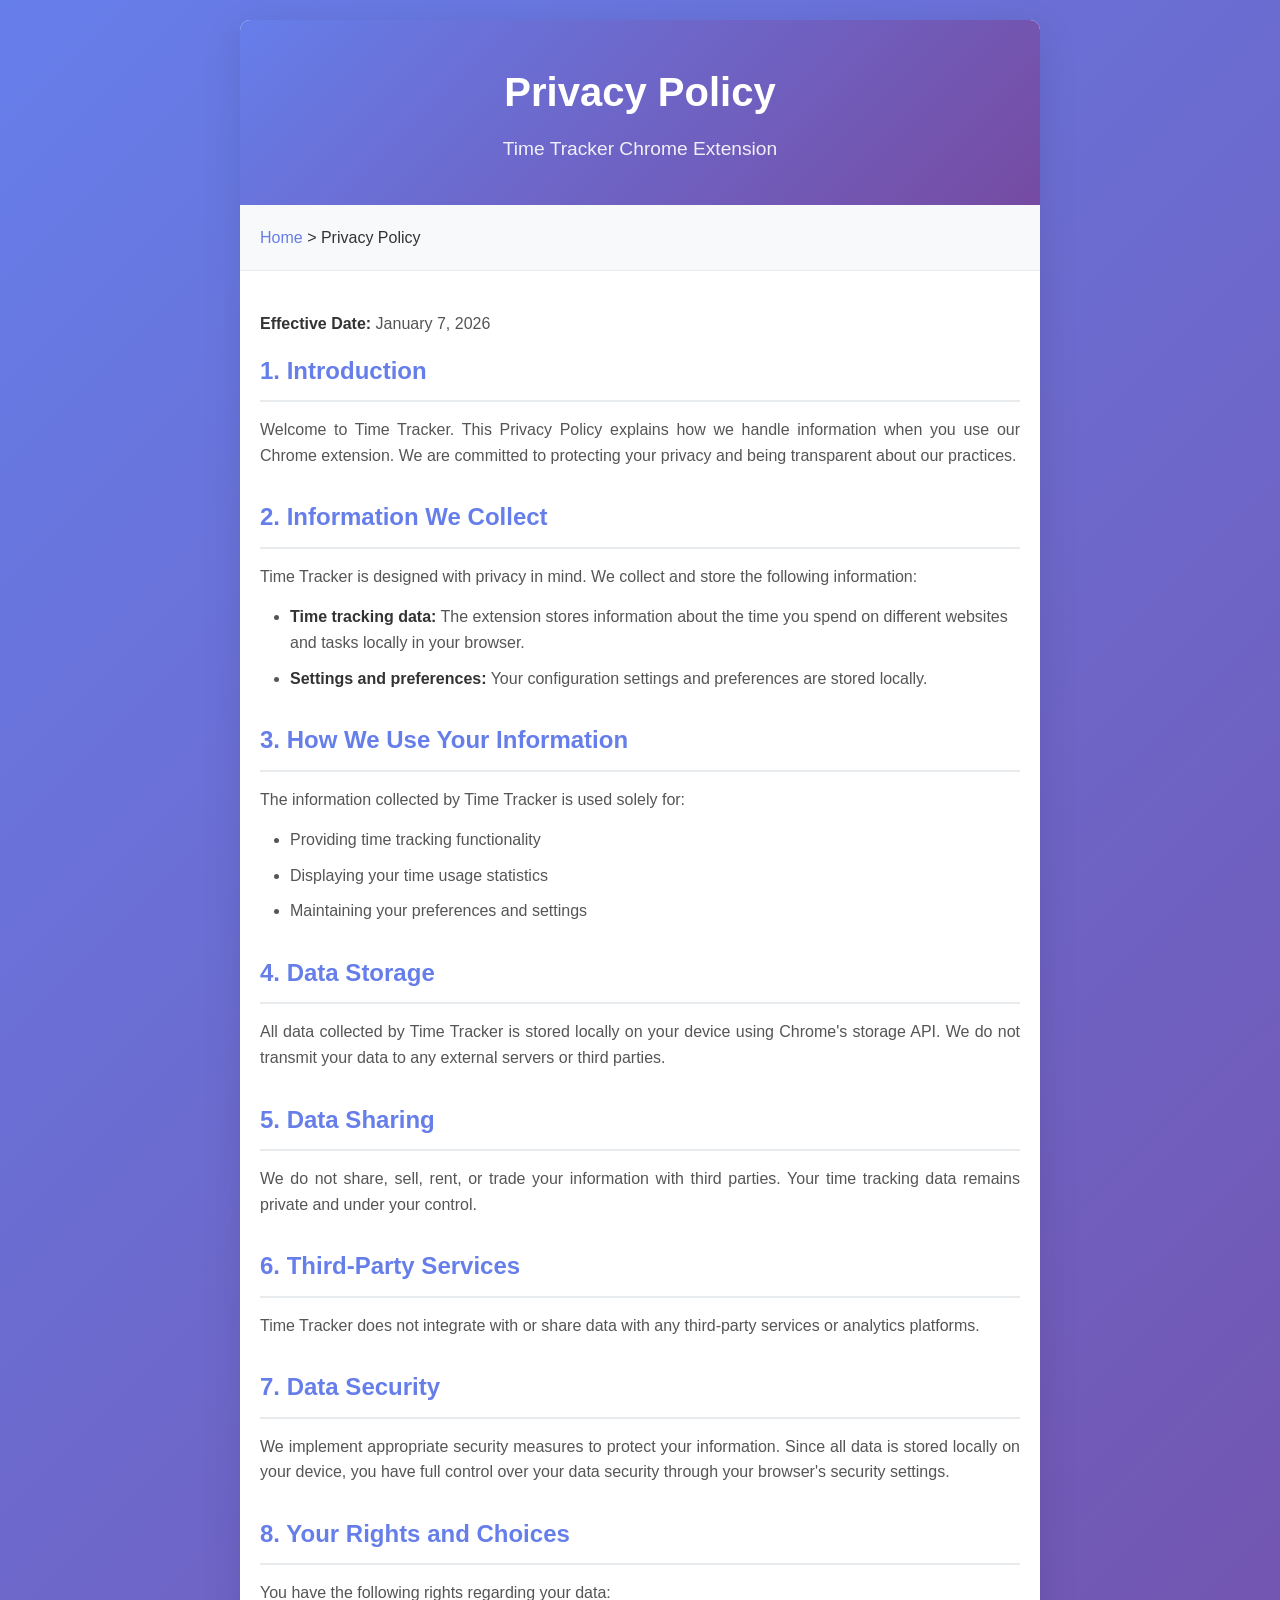
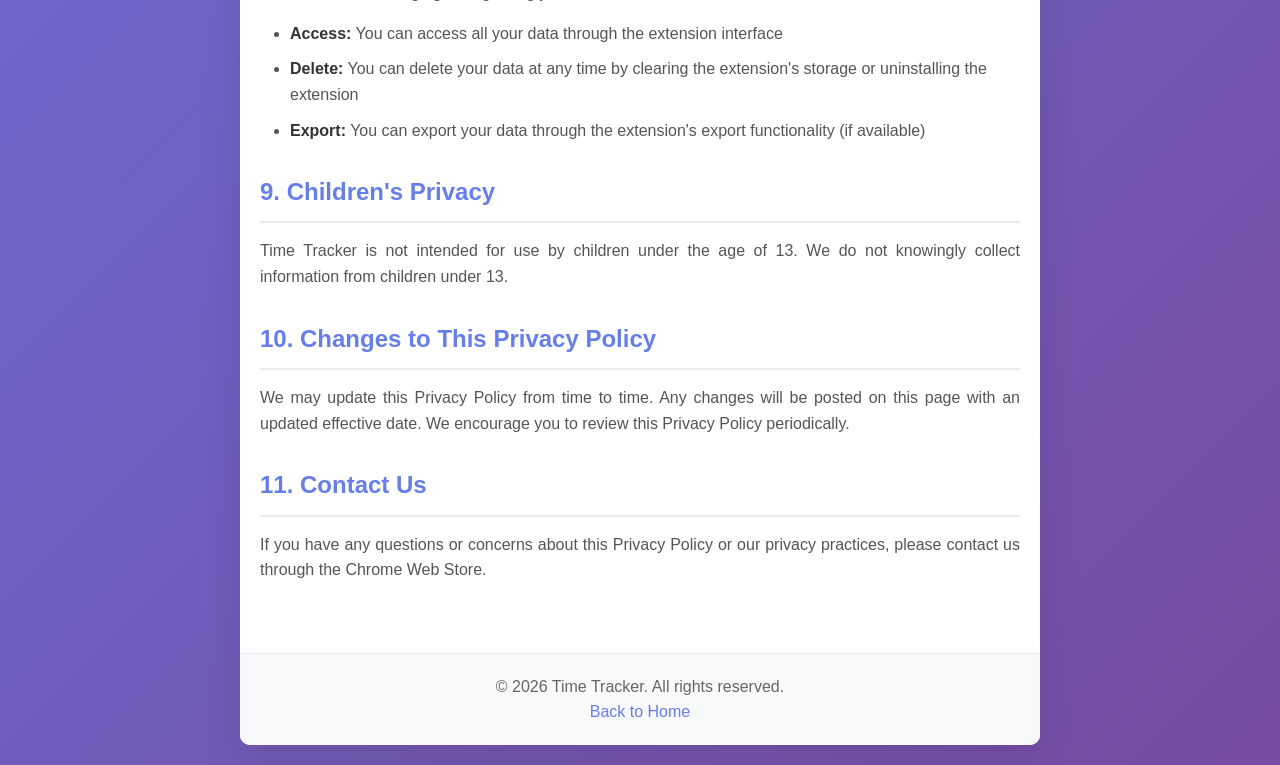
==== privacy-policy.html @ 01ffb1df "Add GitHub Pages with privacy policy for Chrome extension Co-authored-by: nachogon1 <24279541+nachog" ====
<!DOCTYPE html>
<html lang="en">
<head>
    <meta charset="UTF-8">
    <meta name="viewport" content="width=device-width, initial-scale=1.0">
    <title>Privacy Policy - Time Tracker</title>
    <link rel="stylesheet" href="styles.css">
</head>
<body>
    <div class="container">
        <header>
            <h1>Privacy Policy</h1>
            <p class="subtitle">Time Tracker Chrome Extension</p>
        </header>
        
        <nav class="breadcrumb">
            <a href="index.html">Home</a> &gt; Privacy Policy
        </nav>
        
        <main class="policy-content">
            <p><strong>Effective Date:</strong> January 7, 2026</p>
            
            <section>
                <h2>1. Introduction</h2>
                <p>Welcome to Time Tracker. This Privacy Policy explains how we handle information when you use our Chrome extension. We are committed to protecting your privacy and being transparent about our practices.</p>
            </section>
            
            <section>
                <h2>2. Information We Collect</h2>
                <p>Time Tracker is designed with privacy in mind. We collect and store the following information:</p>
                <ul>
                    <li><strong>Time tracking data:</strong> The extension stores information about the time you spend on different websites and tasks locally in your browser.</li>
                    <li><strong>Settings and preferences:</strong> Your configuration settings and preferences are stored locally.</li>
                </ul>
            </section>
            
            <section>
                <h2>3. How We Use Your Information</h2>
                <p>The information collected by Time Tracker is used solely for:</p>
                <ul>
                    <li>Providing time tracking functionality</li>
                    <li>Displaying your time usage statistics</li>
                    <li>Maintaining your preferences and settings</li>
                </ul>
            </section>
            
            <section>
                <h2>4. Data Storage</h2>
                <p>All data collected by Time Tracker is stored locally on your device using Chrome's storage API. We do not transmit your data to any external servers or third parties.</p>
            </section>
            
            <section>
                <h2>5. Data Sharing</h2>
                <p>We do not share, sell, rent, or trade your information with third parties. Your time tracking data remains private and under your control.</p>
            </section>
            
            <section>
                <h2>6. Third-Party Services</h2>
                <p>Time Tracker does not integrate with or share data with any third-party services or analytics platforms.</p>
            </section>
            
            <section>
                <h2>7. Data Security</h2>
                <p>We implement appropriate security measures to protect your information. Since all data is stored locally on your device, you have full control over your data security through your browser's security settings.</p>
            </section>
            
            <section>
                <h2>8. Your Rights and Choices</h2>
                <p>You have the following rights regarding your data:</p>
                <ul>
                    <li><strong>Access:</strong> You can access all your data through the extension interface</li>
                    <li><strong>Delete:</strong> You can delete your data at any time by clearing the extension's storage or uninstalling the extension</li>
                    <li><strong>Export:</strong> You can export your data through the extension's export functionality (if available)</li>
                </ul>
            </section>
            
            <section>
                <h2>9. Children's Privacy</h2>
                <p>Time Tracker is not intended for use by children under the age of 13. We do not knowingly collect information from children under 13.</p>
            </section>
            
            <section>
                <h2>10. Changes to This Privacy Policy</h2>
                <p>We may update this Privacy Policy from time to time. Any changes will be posted on this page with an updated effective date. We encourage you to review this Privacy Policy periodically.</p>
            </section>
            
            <section>
                <h2>11. Contact Us</h2>
                <p>If you have any questions or concerns about this Privacy Policy or our privacy practices, please contact us through the Chrome Web Store.</p>
            </section>
        </main>
        
        <footer>
            <p>&copy; 2026 Time Tracker. All rights reserved.</p>
            <p><a href="index.html">Back to Home</a></p>
        </footer>
    </div>
</body>
</html>
---- styles.css ----
/* Reset and base styles */
* {
    margin: 0;
    padding: 0;
    box-sizing: border-box;
}

body {
    font-family: -apple-system, BlinkMacSystemFont, 'Segoe UI', Roboto, 'Helvetica Neue', Arial, sans-serif;
    line-height: 1.6;
    color: #333;
    background: linear-gradient(135deg, #667eea 0%, #764ba2 100%);
    min-height: 100vh;
    padding: 20px;
}

.container {
    max-width: 800px;
    margin: 0 auto;
    background: white;
    border-radius: 10px;
    box-shadow: 0 10px 40px rgba(0, 0, 0, 0.1);
    overflow: hidden;
}

header {
    background: linear-gradient(135deg, #667eea 0%, #764ba2 100%);
    color: white;
    padding: 40px 20px;
    text-align: center;
}

header h1 {
    font-size: 2.5em;
    margin-bottom: 10px;
    font-weight: 700;
}

.subtitle {
    font-size: 1.2em;
    opacity: 0.9;
}

main {
    padding: 40px 20px;
}

.intro {
    text-align: center;
    font-size: 1.2em;
    margin-bottom: 30px;
    color: #555;
}

.links {
    text-align: center;
    margin-top: 30px;
}

.button {
    display: inline-block;
    padding: 15px 30px;
    background: linear-gradient(135deg, #667eea 0%, #764ba2 100%);
    color: white;
    text-decoration: none;
    border-radius: 5px;
    font-weight: 600;
    transition: transform 0.3s ease, box-shadow 0.3s ease;
}

.button:hover {
    transform: translateY(-2px);
    box-shadow: 0 5px 20px rgba(102, 126, 234, 0.4);
}

.breadcrumb {
    padding: 20px;
    background: #f8f9fa;
    border-bottom: 1px solid #e9ecef;
}

.breadcrumb a {
    color: #667eea;
    text-decoration: none;
}

.breadcrumb a:hover {
    text-decoration: underline;
}

.policy-content {
    padding: 40px 20px;
}

.policy-content section {
    margin-bottom: 30px;
}

.policy-content h2 {
    color: #667eea;
    font-size: 1.5em;
    margin-bottom: 15px;
    padding-bottom: 10px;
    border-bottom: 2px solid #e9ecef;
}

.policy-content p {
    margin-bottom: 15px;
    color: #555;
    text-align: justify;
}

.policy-content ul {
    margin-left: 30px;
    margin-bottom: 15px;
}

.policy-content li {
    margin-bottom: 10px;
    color: #555;
}

.policy-content strong {
    color: #333;
}

footer {
    background: #f8f9fa;
    padding: 20px;
    text-align: center;
    color: #666;
    border-top: 1px solid #e9ecef;
}

footer a {
    color: #667eea;
    text-decoration: none;
    margin: 0 10px;
}

footer a:hover {
    text-decoration: underline;
}

/* Responsive design */
@media (max-width: 768px) {
    body {
        padding: 10px;
    }
    
    header h1 {
        font-size: 2em;
    }
    
    .policy-content {
        padding: 20px 15px;
    }
    
    .policy-content p {
        text-align: left;
    }
}
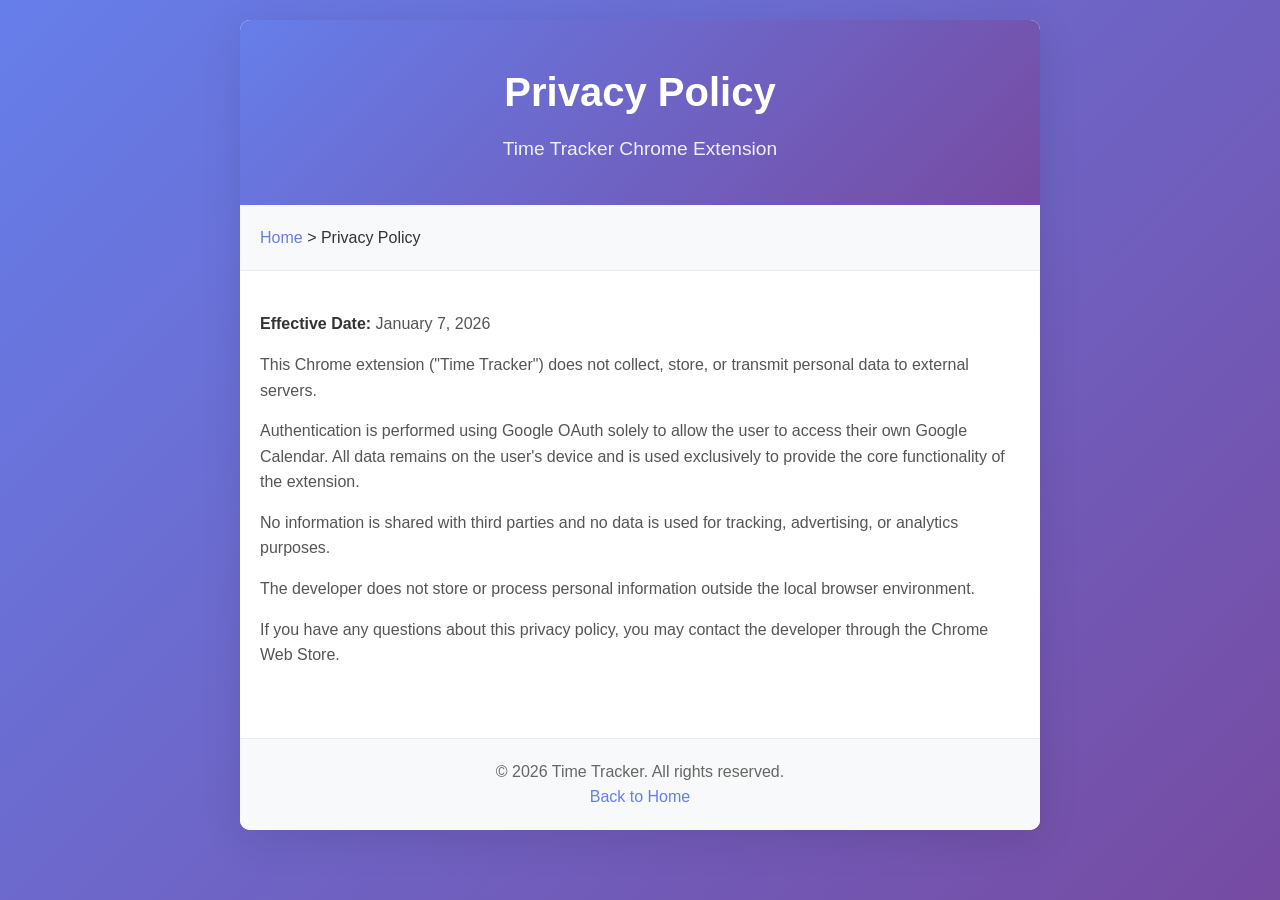
==== commit 364e69ca: "Update privacy policy with Google OAuth and Calendar details Co-authored-by: nachogon1 <24279541+nac" ====
--- a/privacy-policy.html
+++ b/privacy-policy.html
@@ -21,72 +21,15 @@
             <p><strong>Effective Date:</strong> January 7, 2026</p>
             
             <section>
-                <h2>1. Introduction</h2>
-                <p>Welcome to Time Tracker. This Privacy Policy explains how we handle information when you use our Chrome extension. We are committed to protecting your privacy and being transparent about our practices.</p>
-            </section>
-            
-            <section>
-                <h2>2. Information We Collect</h2>
-                <p>Time Tracker is designed with privacy in mind. We collect and store the following information:</p>
-                <ul>
-                    <li><strong>Time tracking data:</strong> The extension stores information about the time you spend on different websites and tasks locally in your browser.</li>
-                    <li><strong>Settings and preferences:</strong> Your configuration settings and preferences are stored locally.</li>
-                </ul>
-            </section>
-            
-            <section>
-                <h2>3. How We Use Your Information</h2>
-                <p>The information collected by Time Tracker is used solely for:</p>
-                <ul>
-                    <li>Providing time tracking functionality</li>
-                    <li>Displaying your time usage statistics</li>
-                    <li>Maintaining your preferences and settings</li>
-                </ul>
-            </section>
-            
-            <section>
-                <h2>4. Data Storage</h2>
-                <p>All data collected by Time Tracker is stored locally on your device using Chrome's storage API. We do not transmit your data to any external servers or third parties.</p>
-            </section>
-            
-            <section>
-                <h2>5. Data Sharing</h2>
-                <p>We do not share, sell, rent, or trade your information with third parties. Your time tracking data remains private and under your control.</p>
-            </section>
-            
-            <section>
-                <h2>6. Third-Party Services</h2>
-                <p>Time Tracker does not integrate with or share data with any third-party services or analytics platforms.</p>
-            </section>
-            
-            <section>
-                <h2>7. Data Security</h2>
-                <p>We implement appropriate security measures to protect your information. Since all data is stored locally on your device, you have full control over your data security through your browser's security settings.</p>
-            </section>
-            
-            <section>
-                <h2>8. Your Rights and Choices</h2>
-                <p>You have the following rights regarding your data:</p>
-                <ul>
-                    <li><strong>Access:</strong> You can access all your data through the extension interface</li>
-                    <li><strong>Delete:</strong> You can delete your data at any time by clearing the extension's storage or uninstalling the extension</li>
-                    <li><strong>Export:</strong> You can export your data through the extension's export functionality (if available)</li>
-                </ul>
-            </section>
-            
-            <section>
-                <h2>9. Children's Privacy</h2>
-                <p>Time Tracker is not intended for use by children under the age of 13. We do not knowingly collect information from children under 13.</p>
-            </section>
-            
-            <section>
-                <h2>10. Changes to This Privacy Policy</h2>
-                <p>We may update this Privacy Policy from time to time. Any changes will be posted on this page with an updated effective date. We encourage you to review this Privacy Policy periodically.</p>
-            </section>
-            
-            <section>
-                <h2>11. Contact Us</h2>
-                <p>If you have any questions or concerns about this Privacy Policy or our privacy practices, please contact us through the Chrome Web Store.</p>
+                <p>This Chrome extension ("Time Tracker") does not collect, store, or transmit personal data to external servers.</p>
+                
+                <p>Authentication is performed using Google OAuth solely to allow the user to access their own Google Calendar. All data remains on the user's device and is used exclusively to provide the core functionality of the extension.</p>
+                
+                <p>No information is shared with third parties and no data is used for tracking, advertising, or analytics purposes.</p>
+                
+                <p>The developer does not store or process personal information outside the local browser environment.</p>
+                
+                <p>If you have any questions about this privacy policy, you may contact the developer through the Chrome Web Store.</p>
             </section>
         </main>
         
--- a/styles.css
+++ b/styles.css
@@ -107,7 +107,7 @@
 .policy-content p {
     margin-bottom: 15px;
     color: #555;
-    text-align: justify;
+    text-align: left;
 }
 
 .policy-content ul {
@@ -155,8 +155,4 @@
     .policy-content {
         padding: 20px 15px;
     }
-    
-    .policy-content p {
-        text-align: left;
-    }
 }
